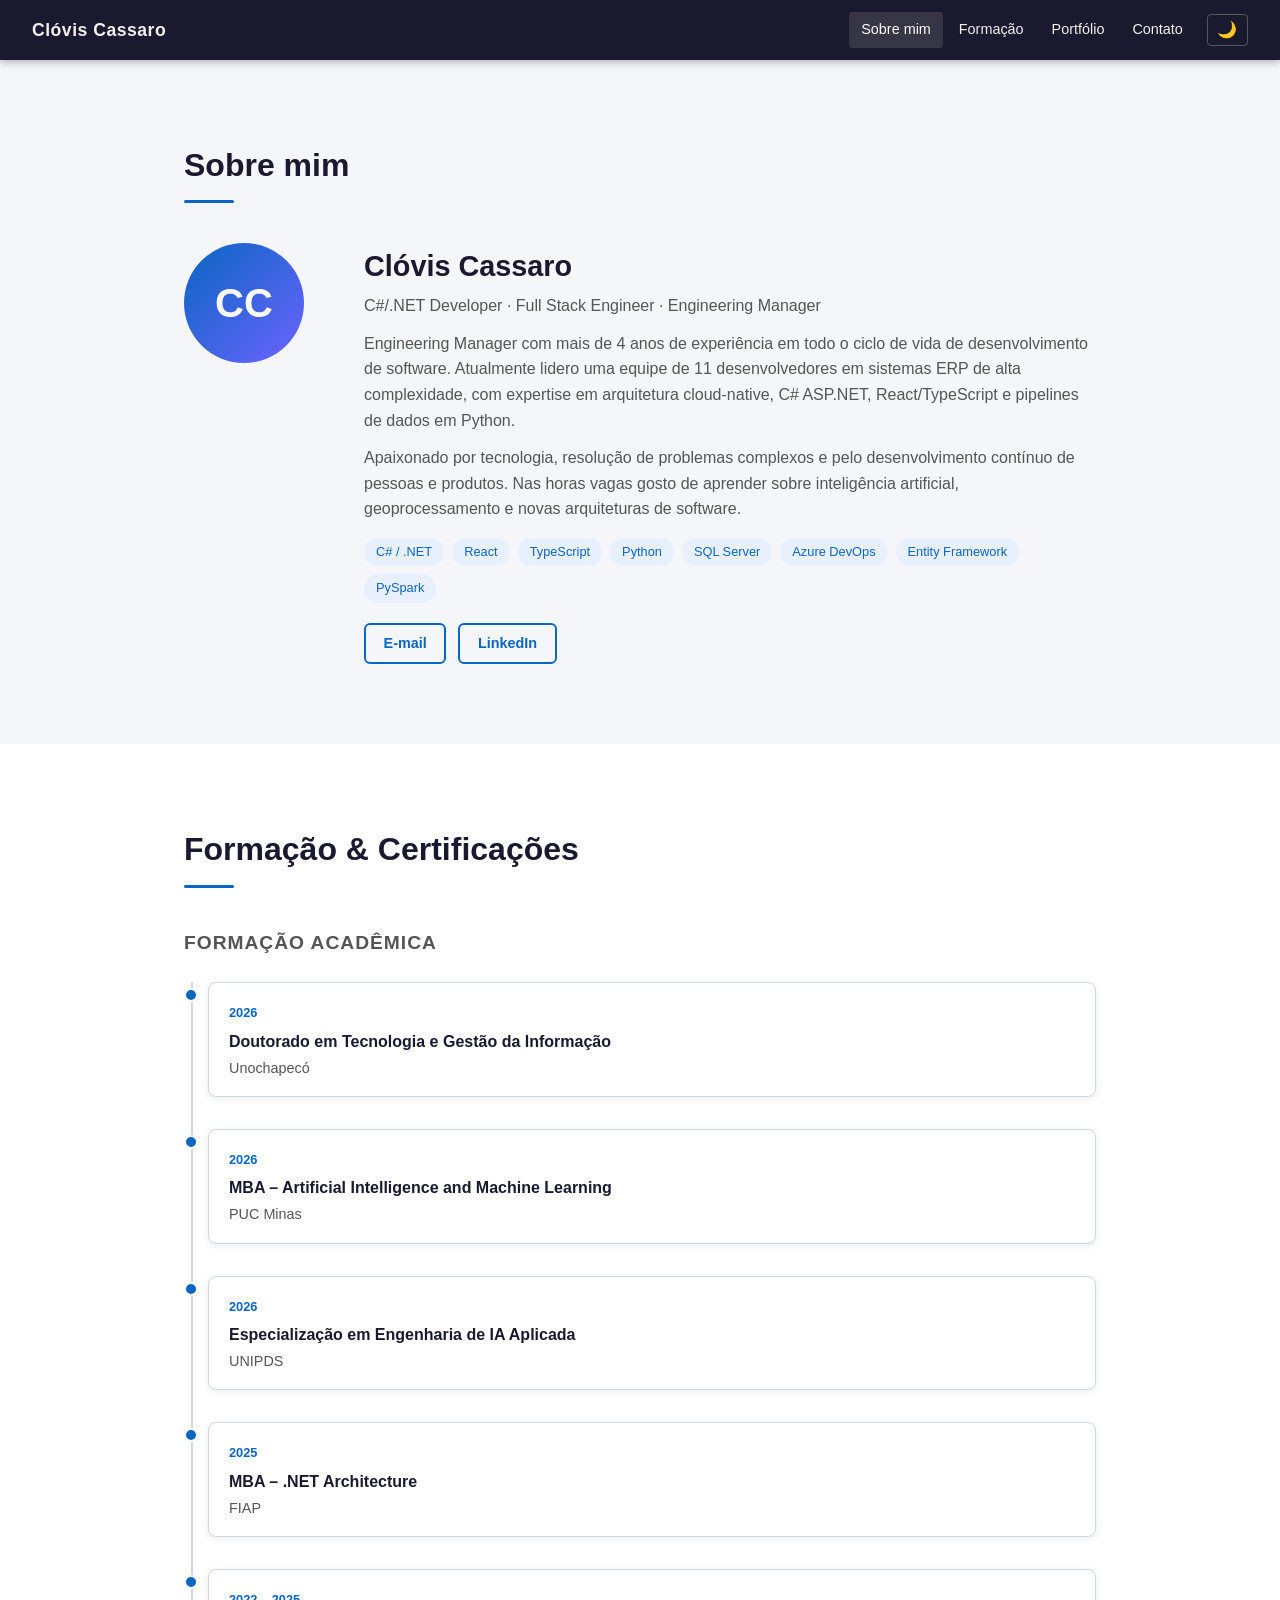
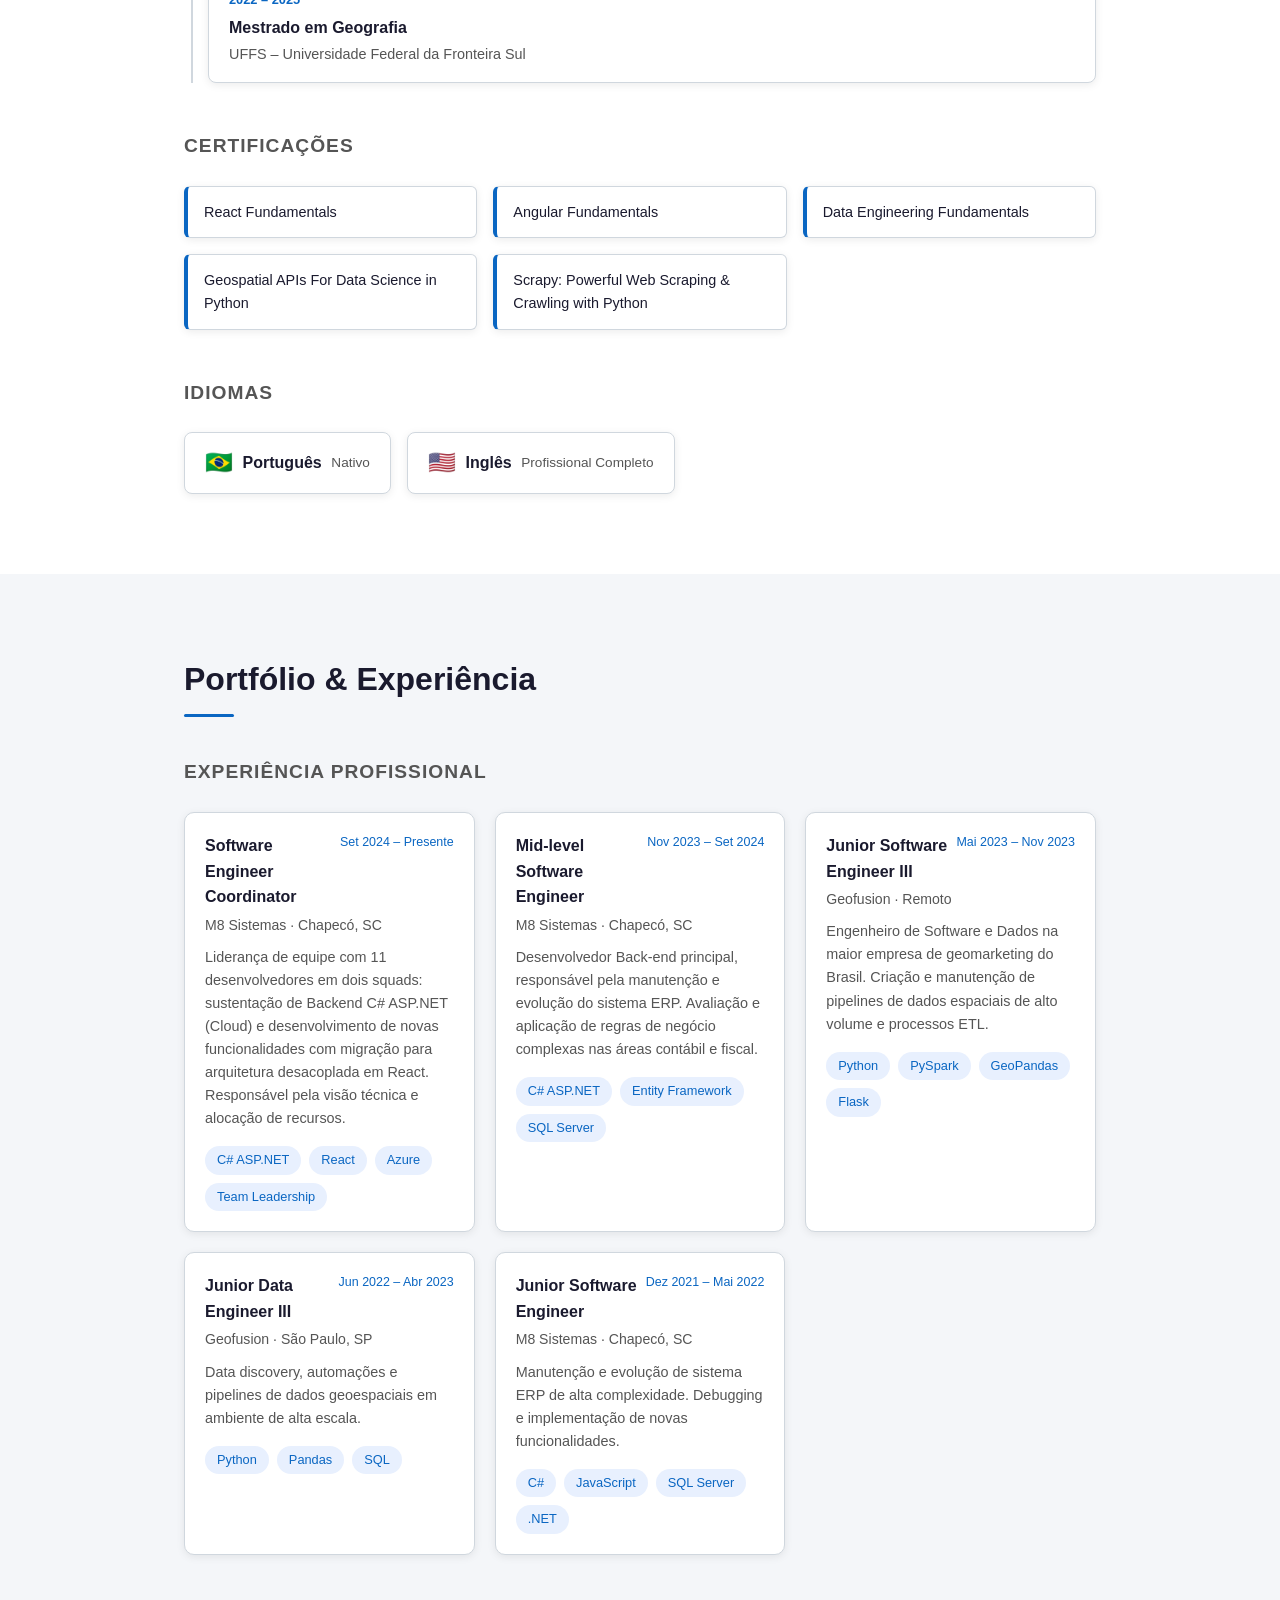
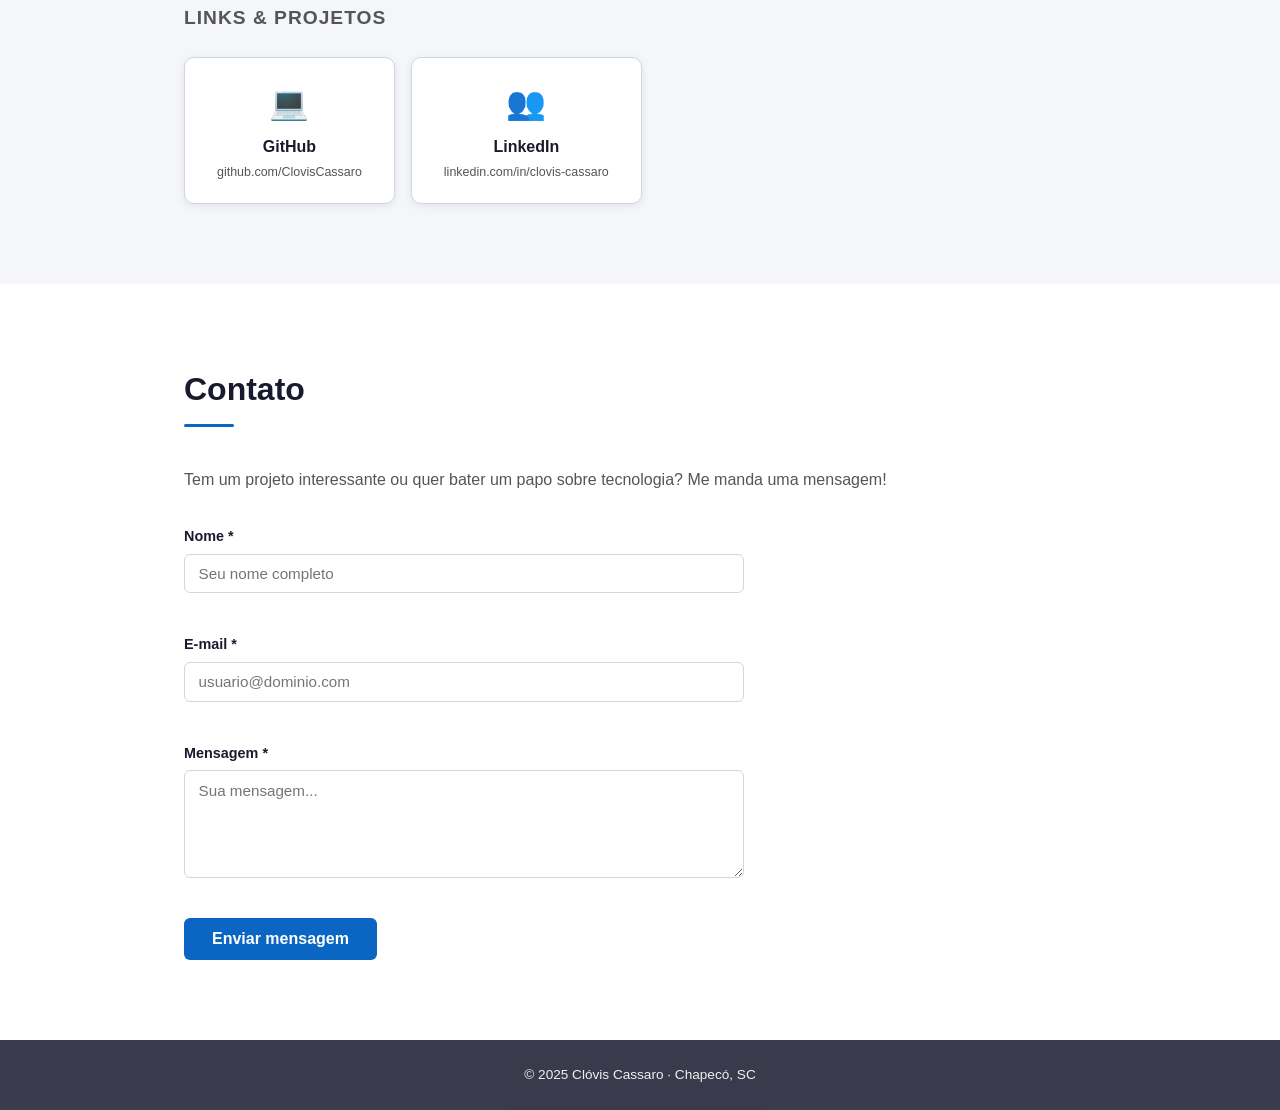
==== index.html @ 000a0442 "feat: portfolio pessoal - Clovis Cassaro" ====
<!DOCTYPE html>
<html lang="pt-BR">
<head>
  <meta charset="UTF-8" />
  <meta name="viewport" content="width=device-width, initial-scale=1.0" />
  <title>Clóvis Cassaro | Portfolio</title>
  <link rel="stylesheet" href="style.css" />
</head>
<body class="light">

  <!-- =============================================
       HEADER: menu de navegação fixo no topo
       ============================================= -->
  <header id="header">
    <div class="nav-brand">
      <span class="brand-name">Clóvis Cassaro</span>
    </div>

    <!-- Botão hamburguer para mobile -->
    <button class="hamburger" id="hamburger" aria-label="Abrir menu">
      <span></span><span></span><span></span>
    </button>

    <!-- Links de navegação por âncoras -->
    <nav id="nav-menu">
      <a href="#sobre" class="nav-link">Sobre mim</a>
      <a href="#formacao" class="nav-link">Formação</a>
      <a href="#portfolio" class="nav-link">Portfólio</a>
      <a href="#contato" class="nav-link">Contato</a>

      <!-- Alternância de tema claro/escuro -->
      <button id="theme-toggle" class="theme-btn" aria-label="Alternar tema">
        <span id="theme-icon">🌙</span>
      </button>
    </nav>
  </header>

  <main>

    <!-- =============================================
         SEÇÃO 1: Sobre mim
         ============================================= -->
    <section id="sobre" class="section">
      <div class="container">
        <h2 class="section-title">Sobre mim</h2>

        <div class="about-grid">
          <!-- Avatar com iniciais -->
          <div class="avatar" aria-label="Avatar de Clóvis Cassaro">CC</div>

          <div class="about-text">
            <h3>Clóvis Cassaro</h3>
            <p class="subtitle">C#/.NET Developer · Full Stack Engineer · Engineering Manager</p>
            <p>
              Engineering Manager com mais de 4 anos de experiência em todo o ciclo de vida
              de desenvolvimento de software. Atualmente lidero uma equipe de 11 desenvolvedores
              em sistemas ERP de alta complexidade, com expertise em arquitetura cloud-native,
              C# ASP.NET, React/TypeScript e pipelines de dados em Python.
            </p>
            <p>
              Apaixonado por tecnologia, resolução de problemas complexos e pelo desenvolvimento
              contínuo de pessoas e produtos. Nas horas vagas gosto de aprender sobre inteligência
              artificial, geoprocessamento e novas arquiteturas de software.
            </p>

            <!-- Chips de tecnologias -->
            <div class="chips">
              <span class="chip">C# / .NET</span>
              <span class="chip">React</span>
              <span class="chip">TypeScript</span>
              <span class="chip">Python</span>
              <span class="chip">SQL Server</span>
              <span class="chip">Azure DevOps</span>
              <span class="chip">Entity Framework</span>
              <span class="chip">PySpark</span>
            </div>

            <!-- Links de contato rápido -->
            <div class="about-links">
              <a href="mailto:clovis_c@hotmail.com" class="btn-outline">E-mail</a>
              <a href="https://www.linkedin.com/in/clovis-cassaro" target="_blank" rel="noopener" class="btn-outline">LinkedIn</a>
            </div>
          </div>
        </div>
      </div>
    </section>

    <!-- =============================================
         SEÇÃO 2: Formação
         ============================================= -->
    <section id="formacao" class="section section-alt">
      <div class="container">
        <h2 class="section-title">Formação &amp; Certificações</h2>

        <!-- Formação Acadêmica -->
        <h3 class="subsection-title">Formação Acadêmica</h3>
        <div class="timeline">

          <div class="timeline-item">
            <div class="timeline-dot"></div>
            <div class="timeline-content">
              <span class="timeline-date">2026</span>
              <h4>Doutorado em Tecnologia e Gestão da Informação</h4>
              <p class="institution">Unochapecó</p>
            </div>
          </div>

          <div class="timeline-item">
            <div class="timeline-dot"></div>
            <div class="timeline-content">
              <span class="timeline-date">2026</span>
              <h4>MBA – Artificial Intelligence and Machine Learning</h4>
              <p class="institution">PUC Minas</p>
            </div>
          </div>

          <div class="timeline-item">
            <div class="timeline-dot"></div>
            <div class="timeline-content">
              <span class="timeline-date">2026</span>
              <h4>Especialização em Engenharia de IA Aplicada</h4>
              <p class="institution">UNIPDS</p>
            </div>
          </div>

          <div class="timeline-item">
            <div class="timeline-dot"></div>
            <div class="timeline-content">
              <span class="timeline-date">2025</span>
              <h4>MBA – .NET Architecture</h4>
              <p class="institution">FIAP</p>
            </div>
          </div>

          <div class="timeline-item">
            <div class="timeline-dot"></div>
            <div class="timeline-content">
              <span class="timeline-date">2022 – 2025</span>
              <h4>Mestrado em Geografia</h4>
              <p class="institution">UFFS – Universidade Federal da Fronteira Sul</p>
            </div>
          </div>

        </div>

        <!-- Certificações -->
        <h3 class="subsection-title" style="margin-top: 3rem;">Certificações</h3>
        <div class="cert-grid">
          <div class="cert-card">React Fundamentals</div>
          <div class="cert-card">Angular Fundamentals</div>
          <div class="cert-card">Data Engineering Fundamentals</div>
          <div class="cert-card">Geospatial APIs For Data Science in Python</div>
          <div class="cert-card">Scrapy: Powerful Web Scraping &amp; Crawling with Python</div>
        </div>

        <!-- Idiomas -->
        <h3 class="subsection-title" style="margin-top: 3rem;">Idiomas</h3>
        <div class="lang-grid">
          <div class="lang-card">
            <span class="lang-flag">🇧🇷</span>
            <span class="lang-name">Português</span>
            <span class="lang-level">Nativo</span>
          </div>
          <div class="lang-card">
            <span class="lang-flag">🇺🇸</span>
            <span class="lang-name">Inglês</span>
            <span class="lang-level">Profissional Completo</span>
          </div>
        </div>

      </div>
    </section>

    <!-- =============================================
         SEÇÃO 3: Portfólio / Experiência
         ============================================= -->
    <section id="portfolio" class="section">
      <div class="container">
        <h2 class="section-title">Portfólio &amp; Experiência</h2>

        <!-- Experiência profissional como cards -->
        <h3 class="subsection-title">Experiência Profissional</h3>
        <div class="exp-grid">

          <div class="exp-card">
            <div class="exp-header">
              <h4>Software Engineer Coordinator</h4>
              <span class="exp-period">Set 2024 – Presente</span>
            </div>
            <p class="exp-company">M8 Sistemas · Chapecó, SC</p>
            <p>
              Liderança de equipe com 11 desenvolvedores em dois squads: sustentação de Backend
              C# ASP.NET (Cloud) e desenvolvimento de novas funcionalidades com migração para
              arquitetura desacoplada em React. Responsável pela visão técnica e alocação de recursos.
            </p>
            <div class="chips">
              <span class="chip">C# ASP.NET</span>
              <span class="chip">React</span>
              <span class="chip">Azure</span>
              <span class="chip">Team Leadership</span>
            </div>
          </div>

          <div class="exp-card">
            <div class="exp-header">
              <h4>Mid-level Software Engineer</h4>
              <span class="exp-period">Nov 2023 – Set 2024</span>
            </div>
            <p class="exp-company">M8 Sistemas · Chapecó, SC</p>
            <p>
              Desenvolvedor Back-end principal, responsável pela manutenção e evolução do sistema ERP.
              Avaliação e aplicação de regras de negócio complexas nas áreas contábil e fiscal.
            </p>
            <div class="chips">
              <span class="chip">C# ASP.NET</span>
              <span class="chip">Entity Framework</span>
              <span class="chip">SQL Server</span>
            </div>
          </div>

          <div class="exp-card">
            <div class="exp-header">
              <h4>Junior Software Engineer III</h4>
              <span class="exp-period">Mai 2023 – Nov 2023</span>
            </div>
            <p class="exp-company">Geofusion · Remoto</p>
            <p>
              Engenheiro de Software e Dados na maior empresa de geomarketing do Brasil.
              Criação e manutenção de pipelines de dados espaciais de alto volume e processos ETL.
            </p>
            <div class="chips">
              <span class="chip">Python</span>
              <span class="chip">PySpark</span>
              <span class="chip">GeoPandas</span>
              <span class="chip">Flask</span>
            </div>
          </div>

          <div class="exp-card">
            <div class="exp-header">
              <h4>Junior Data Engineer III</h4>
              <span class="exp-period">Jun 2022 – Abr 2023</span>
            </div>
            <p class="exp-company">Geofusion · São Paulo, SP</p>
            <p>
              Data discovery, automações e pipelines de dados geoespaciais em ambiente de alta escala.
            </p>
            <div class="chips">
              <span class="chip">Python</span>
              <span class="chip">Pandas</span>
              <span class="chip">SQL</span>
            </div>
          </div>

          <div class="exp-card">
            <div class="exp-header">
              <h4>Junior Software Engineer</h4>
              <span class="exp-period">Dez 2021 – Mai 2022</span>
            </div>
            <p class="exp-company">M8 Sistemas · Chapecó, SC</p>
            <p>
              Manutenção e evolução de sistema ERP de alta complexidade. Debugging e implementação
              de novas funcionalidades.
            </p>
            <div class="chips">
              <span class="chip">C#</span>
              <span class="chip">JavaScript</span>
              <span class="chip">SQL Server</span>
              <span class="chip">.NET</span>
            </div>
          </div>

        </div>

        <!-- Links para trabalhos / perfis públicos -->
        <h3 class="subsection-title" style="margin-top: 3rem;">Links &amp; Projetos</h3>
        <div class="links-grid">
          <a href="https://github.com/ClovisCassaro" target="_blank" rel="noopener" class="project-link-card">
            <span class="project-icon">&#128187;</span>
            <span>GitHub</span>
            <span class="project-sub">github.com/ClovisCassaro</span>
          </a>
          <a href="https://www.linkedin.com/in/clovis-cassaro" target="_blank" rel="noopener" class="project-link-card">
            <span class="project-icon">&#128101;</span>
            <span>LinkedIn</span>
            <span class="project-sub">linkedin.com/in/clovis-cassaro</span>
          </a>
        </div>

      </div>
    </section>

    <!-- =============================================
         SEÇÃO 4: Contato
         ============================================= -->
    <section id="contato" class="section section-alt">
      <div class="container">
        <h2 class="section-title">Contato</h2>
        <p class="contact-intro">Tem um projeto interessante ou quer bater um papo sobre tecnologia? Me manda uma mensagem!</p>

        <!-- Formulário com validação em JavaScript -->
        <form id="contact-form" novalidate>

          <!-- Campo: nome -->
          <div class="form-group">
            <label for="nome">Nome *</label>
            <input type="text" id="nome" name="nome" placeholder="Seu nome completo" autocomplete="name" />
            <span class="field-error" id="nome-error"></span>
          </div>

          <!-- Campo: e-mail -->
          <div class="form-group">
            <label for="email">E-mail *</label>
            <input type="email" id="email" name="email" placeholder="usuario@dominio.com" autocomplete="email" />
            <span class="field-error" id="email-error"></span>
          </div>

          <!-- Campo: mensagem -->
          <div class="form-group">
            <label for="mensagem">Mensagem *</label>
            <textarea id="mensagem" name="mensagem" rows="5" placeholder="Sua mensagem..."></textarea>
            <span class="field-error" id="mensagem-error"></span>
          </div>

          <button type="submit" class="btn-submit">Enviar mensagem</button>
        </form>

        <!-- Modal de confirmação (oculto por padrão) -->
        <div id="success-modal" class="modal" role="dialog" aria-modal="true" aria-labelledby="modal-title">
          <div class="modal-box">
            <span class="modal-check">&#10003;</span>
            <h3 id="modal-title">Mensagem enviada com sucesso!</h3>
            <p>Obrigado pelo contato. Retornarei em breve.</p>
            <button id="modal-close" class="btn-submit">Fechar</button>
          </div>
        </div>

      </div>
    </section>

  </main>

  <!-- Footer -->
  <footer>
    <p>&copy; 2025 Clóvis Cassaro · Chapecó, SC</p>
  </footer>

  <script src="script.js"></script>
</body>
</html>
---- style.css ----
/* =============================================
   RESET e BASE
   ============================================= */
*, *::before, *::after {
  box-sizing: border-box;
  margin: 0;
  padding: 0;
}

html {
  scroll-behavior: smooth;
  font-size: 16px;
}

body {
  font-family: 'Segoe UI', Tahoma, Geneva, Verdana, sans-serif;
  line-height: 1.6;
  transition: background-color 0.3s, color 0.3s;
}

/* =============================================
   VARIÁVEIS DE TEMA (CSS Custom Properties)
   ============================================= */
body.light {
  --bg: #f4f6f9;
  --bg-alt: #ffffff;
  --surface: #ffffff;
  --text: #1a1a2e;
  --text-muted: #555;
  --accent: #0a66c2;
  --accent-hover: #084d93;
  --border: #d0d7de;
  --chip-bg: #e8f0fe;
  --chip-color: #0a66c2;
  --card-shadow: 0 2px 8px rgba(0,0,0,0.08);
  --nav-bg: #1a1a2e;
  --nav-text: #f0f0f0;
  --dot-color: #0a66c2;
}

body.dark {
  --bg: #0d1117;
  --bg-alt: #161b22;
  --surface: #21262d;
  --text: #e6edf3;
  --text-muted: #8b949e;
  --accent: #58a6ff;
  --accent-hover: #79b8ff;
  --border: #30363d;
  --chip-bg: #1f3a5c;
  --chip-color: #79b8ff;
  --card-shadow: 0 2px 8px rgba(0,0,0,0.4);
  --nav-bg: #010409;
  --nav-text: #e6edf3;
  --dot-color: #58a6ff;
}

body {
  background-color: var(--bg);
  color: var(--text);
}

/* =============================================
   LAYOUT UTILITÁRIOS
   ============================================= */
.container {
  max-width: 960px;
  margin: 0 auto;
  padding: 0 1.5rem;
}

.section {
  padding: 5rem 0;
}

.section-alt {
  background-color: var(--bg-alt);
}

/* =============================================
   HEADER / NAVEGAÇÃO FIXA
   ============================================= */
#header {
  position: fixed;
  top: 0;
  left: 0;
  right: 0;
  z-index: 1000;
  display: flex;
  align-items: center;
  justify-content: space-between;
  padding: 0 2rem;
  height: 60px;
  background-color: var(--nav-bg);
  box-shadow: 0 2px 8px rgba(0,0,0,0.3);
}

/* Espaço para o header fixo não cobrir o conteúdo */
main {
  padding-top: 60px;
}

.brand-name {
  color: var(--nav-text);
  font-size: 1.1rem;
  font-weight: 700;
  letter-spacing: 0.5px;
}

#nav-menu {
  display: flex;
  align-items: center;
  gap: 0.25rem;
}

.nav-link {
  color: var(--nav-text);
  text-decoration: none;
  padding: 0.4rem 0.75rem;
  border-radius: 4px;
  font-size: 0.9rem;
  transition: background-color 0.2s, color 0.2s;
}

.nav-link:hover,
.nav-link.active {
  background-color: rgba(255,255,255,0.12);
  color: #ffffff;
}

.theme-btn {
  background: none;
  border: 1px solid rgba(255,255,255,0.25);
  color: var(--nav-text);
  border-radius: 4px;
  padding: 0.35rem 0.6rem;
  cursor: pointer;
  font-size: 1rem;
  margin-left: 0.5rem;
  transition: background-color 0.2s;
}

.theme-btn:hover {
  background-color: rgba(255,255,255,0.12);
}

/* Botão hamburguer (só aparece em mobile) */
.hamburger {
  display: none;
  flex-direction: column;
  justify-content: space-between;
  width: 26px;
  height: 18px;
  background: none;
  border: none;
  cursor: pointer;
  padding: 0;
}

.hamburger span {
  display: block;
  height: 2px;
  background-color: var(--nav-text);
  border-radius: 2px;
  transition: all 0.3s;
}

/* =============================================
   TÍTULOS DE SEÇÃO
   ============================================= */
.section-title {
  font-size: 2rem;
  font-weight: 700;
  margin-bottom: 2.5rem;
  position: relative;
  padding-bottom: 0.75rem;
}

.section-title::after {
  content: '';
  position: absolute;
  bottom: 0;
  left: 0;
  width: 50px;
  height: 3px;
  background-color: var(--accent);
  border-radius: 2px;
}

.subsection-title {
  font-size: 1.2rem;
  font-weight: 600;
  color: var(--text-muted);
  text-transform: uppercase;
  letter-spacing: 1px;
  margin-bottom: 1.5rem;
}

/* =============================================
   SEÇÃO SOBRE MIM
   ============================================= */
.about-grid {
  display: grid;
  grid-template-columns: 140px 1fr;
  gap: 2.5rem;
  align-items: start;
}

.avatar {
  width: 120px;
  height: 120px;
  border-radius: 50%;
  background: linear-gradient(135deg, var(--accent), #6c63ff);
  color: #fff;
  display: flex;
  align-items: center;
  justify-content: center;
  font-size: 2.5rem;
  font-weight: 700;
  flex-shrink: 0;
}

.about-text h3 {
  font-size: 1.8rem;
  font-weight: 700;
  margin-bottom: 0.25rem;
}

.subtitle {
  color: var(--accent);
  font-weight: 500;
  margin-bottom: 1rem;
  font-size: 1rem;
}

.about-text p {
  color: var(--text-muted);
  margin-bottom: 0.75rem;
}

.chips {
  display: flex;
  flex-wrap: wrap;
  gap: 0.5rem;
  margin-top: 1rem;
}

.chip {
  background-color: var(--chip-bg);
  color: var(--chip-color);
  border-radius: 20px;
  padding: 0.25rem 0.75rem;
  font-size: 0.8rem;
  font-weight: 500;
}

.about-links {
  display: flex;
  gap: 0.75rem;
  margin-top: 1.25rem;
}

.btn-outline {
  display: inline-block;
  padding: 0.45rem 1.1rem;
  border: 2px solid var(--accent);
  color: var(--accent);
  border-radius: 6px;
  text-decoration: none;
  font-size: 0.9rem;
  font-weight: 600;
  transition: background-color 0.2s, color 0.2s;
}

.btn-outline:hover {
  background-color: var(--accent);
  color: #fff;
}

/* =============================================
   SEÇÃO FORMAÇÃO - TIMELINE
   ============================================= */
.timeline {
  position: relative;
  padding-left: 1.5rem;
}

.timeline::before {
  content: '';
  position: absolute;
  left: 7px;
  top: 0;
  bottom: 0;
  width: 2px;
  background-color: var(--border);
}

.timeline-item {
  position: relative;
  margin-bottom: 2rem;
}

.timeline-dot {
  position: absolute;
  left: -1.5rem;
  top: 6px;
  width: 14px;
  height: 14px;
  border-radius: 50%;
  background-color: var(--dot-color);
  border: 2px solid var(--bg-alt);
  z-index: 1;
}

.timeline-content {
  background-color: var(--surface);
  border: 1px solid var(--border);
  border-radius: 8px;
  padding: 1rem 1.25rem;
  box-shadow: var(--card-shadow);
}

.timeline-date {
  font-size: 0.8rem;
  color: var(--accent);
  font-weight: 600;
}

.timeline-content h4 {
  font-size: 1rem;
  font-weight: 600;
  margin: 0.25rem 0 0.15rem;
}

.institution {
  color: var(--text-muted);
  font-size: 0.9rem;
}

.cert-grid {
  display: grid;
  grid-template-columns: repeat(auto-fill, minmax(220px, 1fr));
  gap: 1rem;
}

.cert-card {
  background-color: var(--surface);
  border: 1px solid var(--border);
  border-left: 4px solid var(--accent);
  border-radius: 6px;
  padding: 0.85rem 1rem;
  font-size: 0.9rem;
  font-weight: 500;
  box-shadow: var(--card-shadow);
}

.lang-grid {
  display: flex;
  gap: 1rem;
  flex-wrap: wrap;
}

.lang-card {
  display: flex;
  align-items: center;
  gap: 0.6rem;
  background-color: var(--surface);
  border: 1px solid var(--border);
  border-radius: 8px;
  padding: 0.75rem 1.25rem;
  box-shadow: var(--card-shadow);
}

.lang-flag { font-size: 1.4rem; }
.lang-name { font-weight: 600; }
.lang-level { color: var(--text-muted); font-size: 0.85rem; }

/* =============================================
   SEÇÃO PORTFÓLIO
   ============================================= */
.exp-grid {
  display: grid;
  grid-template-columns: repeat(auto-fill, minmax(280px, 1fr));
  gap: 1.25rem;
}

.exp-card {
  background-color: var(--surface);
  border: 1px solid var(--border);
  border-radius: 10px;
  padding: 1.25rem;
  box-shadow: var(--card-shadow);
  transition: transform 0.2s, box-shadow 0.2s;
}

.exp-card:hover {
  transform: translateY(-3px);
  box-shadow: 0 8px 20px rgba(0,0,0,0.12);
}

.exp-header {
  display: flex;
  justify-content: space-between;
  align-items: flex-start;
  gap: 0.5rem;
  margin-bottom: 0.25rem;
}

.exp-header h4 {
  font-size: 1rem;
  font-weight: 700;
}

.exp-period {
  font-size: 0.78rem;
  color: var(--accent);
  white-space: nowrap;
  font-weight: 500;
}

.exp-company {
  color: var(--text-muted);
  font-size: 0.88rem;
  margin-bottom: 0.6rem;
}

.exp-card p:not(.exp-company) {
  font-size: 0.9rem;
  color: var(--text-muted);
  margin-bottom: 0.75rem;
}

.links-grid {
  display: flex;
  gap: 1rem;
  flex-wrap: wrap;
}

.project-link-card {
  display: flex;
  flex-direction: column;
  align-items: center;
  gap: 0.25rem;
  background-color: var(--surface);
  border: 1px solid var(--border);
  border-radius: 10px;
  padding: 1.25rem 2rem;
  text-decoration: none;
  color: var(--text);
  font-weight: 600;
  box-shadow: var(--card-shadow);
  transition: transform 0.2s, border-color 0.2s;
  min-width: 160px;
  text-align: center;
}

.project-link-card:hover {
  transform: translateY(-3px);
  border-color: var(--accent);
  color: var(--accent);
}

.project-icon { font-size: 2rem; }
.project-sub { font-size: 0.78rem; color: var(--text-muted); font-weight: 400; }

/* =============================================
   SEÇÃO CONTATO - FORMULÁRIO
   ============================================= */
.contact-intro {
  color: var(--text-muted);
  margin-bottom: 2rem;
  font-size: 1rem;
}

#contact-form {
  max-width: 560px;
  display: flex;
  flex-direction: column;
  gap: 1.25rem;
}

.form-group {
  display: flex;
  flex-direction: column;
  gap: 0.35rem;
}

.form-group label {
  font-size: 0.9rem;
  font-weight: 600;
}

.form-group input,
.form-group textarea {
  background-color: var(--surface);
  border: 1px solid var(--border);
  color: var(--text);
  border-radius: 6px;
  padding: 0.65rem 0.85rem;
  font-size: 0.95rem;
  font-family: inherit;
  outline: none;
  transition: border-color 0.2s, box-shadow 0.2s;
  resize: vertical;
}

.form-group input:focus,
.form-group textarea:focus {
  border-color: var(--accent);
  box-shadow: 0 0 0 3px rgba(10, 102, 194, 0.15);
}

.form-group input.invalid,
.form-group textarea.invalid {
  border-color: #cf222e;
}

.field-error {
  color: #cf222e;
  font-size: 0.82rem;
  min-height: 1.1em;
}

.btn-submit {
  background-color: var(--accent);
  color: #fff;
  border: none;
  border-radius: 6px;
  padding: 0.75rem 1.75rem;
  font-size: 1rem;
  font-weight: 600;
  cursor: pointer;
  transition: background-color 0.2s, transform 0.1s;
  align-self: flex-start;
}

.btn-submit:hover {
  background-color: var(--accent-hover);
}

.btn-submit:active {
  transform: scale(0.97);
}

/* =============================================
   MODAL DE SUCESSO
   ============================================= */
.modal {
  display: none;
  position: fixed;
  inset: 0;
  background-color: rgba(0,0,0,0.55);
  z-index: 2000;
  align-items: center;
  justify-content: center;
}

.modal.open {
  display: flex;
}

.modal-box {
  background-color: var(--surface);
  border-radius: 12px;
  padding: 2.5rem 2rem;
  max-width: 380px;
  width: 90%;
  text-align: center;
  box-shadow: 0 8px 32px rgba(0,0,0,0.25);
}

.modal-check {
  display: block;
  font-size: 3rem;
  color: #2da44e;
  margin-bottom: 0.5rem;
}

.modal-box h3 {
  font-size: 1.3rem;
  margin-bottom: 0.5rem;
}

.modal-box p {
  color: var(--text-muted);
  margin-bottom: 1.5rem;
  font-size: 0.95rem;
}

/* =============================================
   FOOTER
   ============================================= */
footer {
  background-color: var(--nav-bg);
  color: var(--nav-text);
  text-align: center;
  padding: 1.5rem;
  font-size: 0.85rem;
  opacity: 0.85;
}

/* =============================================
   RESPONSIVIDADE MOBILE
   ============================================= */
@media (max-width: 680px) {

  .hamburger { display: flex; }

  #nav-menu {
    display: none;
    position: fixed;
    top: 60px;
    left: 0;
    right: 0;
    background-color: var(--nav-bg);
    flex-direction: column;
    padding: 1rem;
    gap: 0.5rem;
    border-top: 1px solid rgba(255,255,255,0.1);
  }

  #nav-menu.open { display: flex; }

  .nav-link { width: 100%; padding: 0.6rem 1rem; }
  .theme-btn { width: 100%; margin-left: 0; padding: 0.5rem; }

  .about-grid {
    grid-template-columns: 1fr;
    text-align: center;
  }

  .avatar { margin: 0 auto; }
  .about-links { justify-content: center; }
  .chips { justify-content: center; }
  .section-title::after { left: 50%; transform: translateX(-50%); }

  .btn-submit { width: 100%; }
}
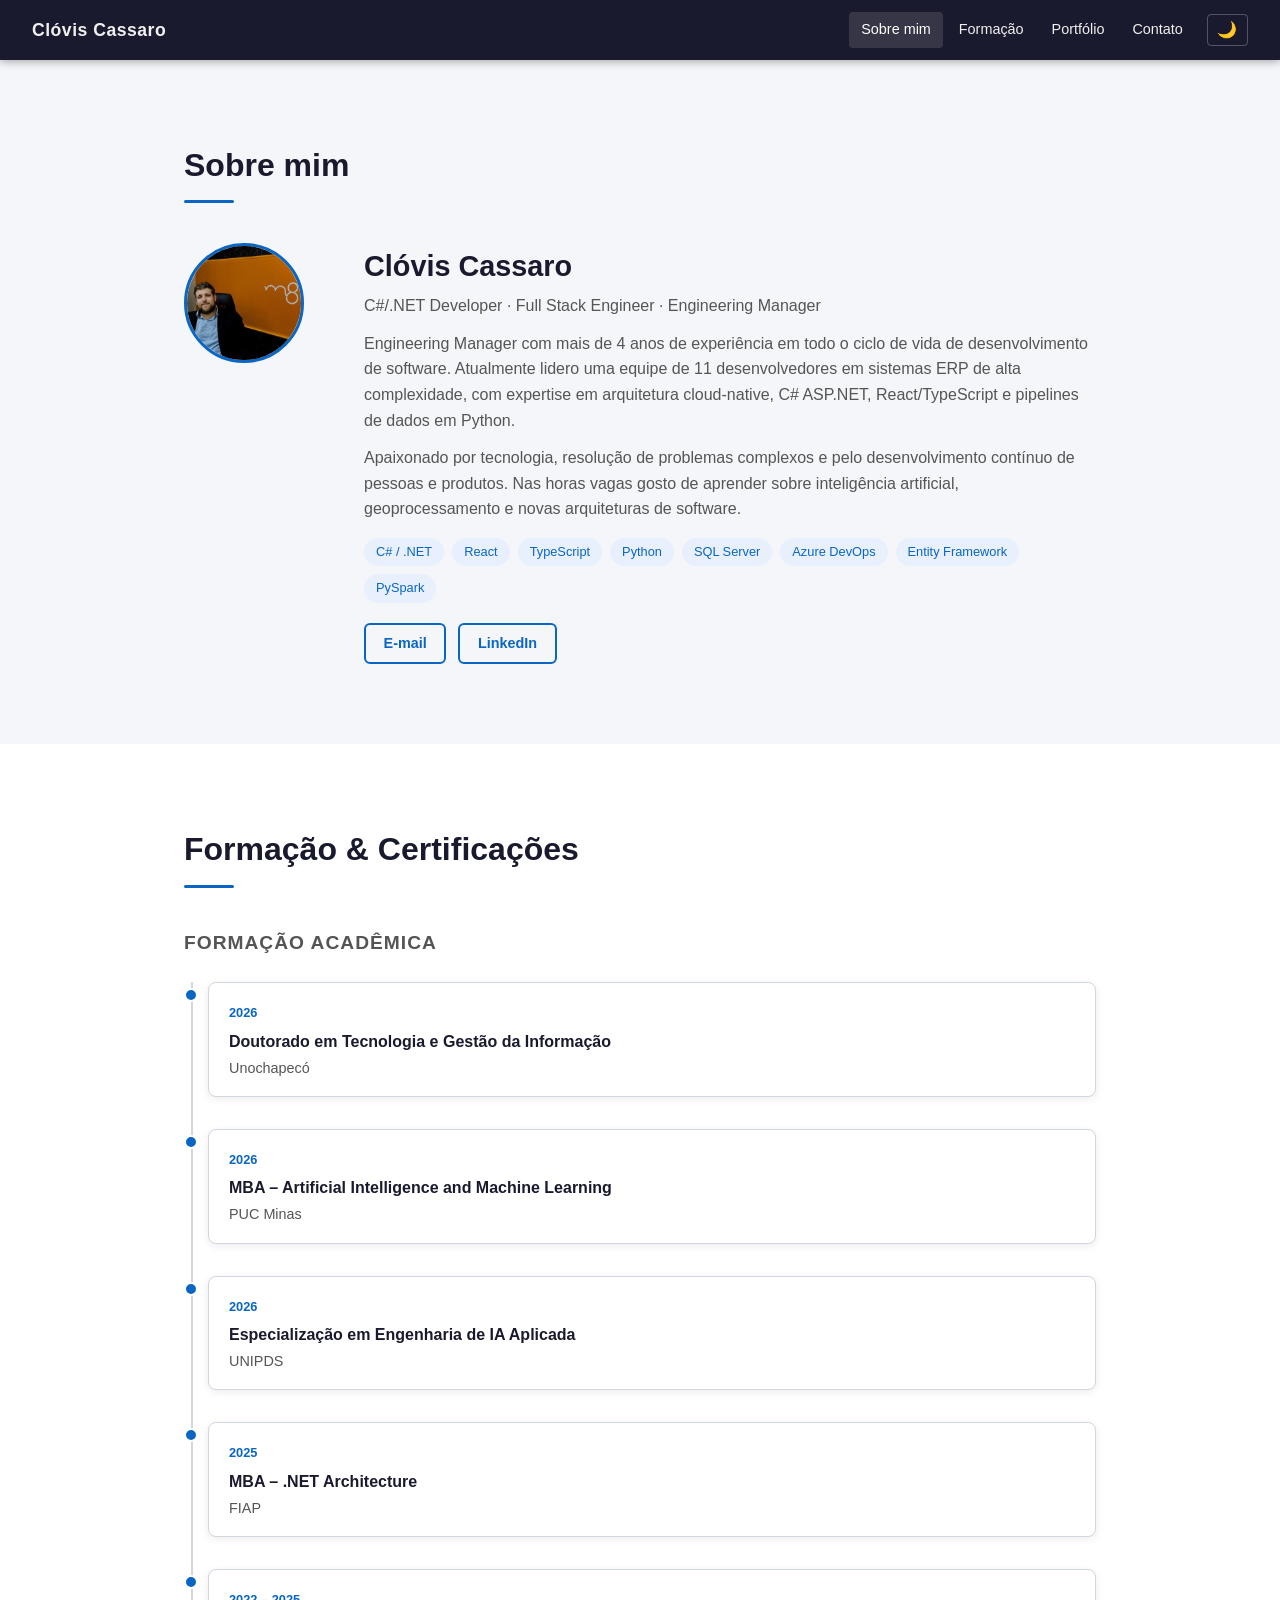
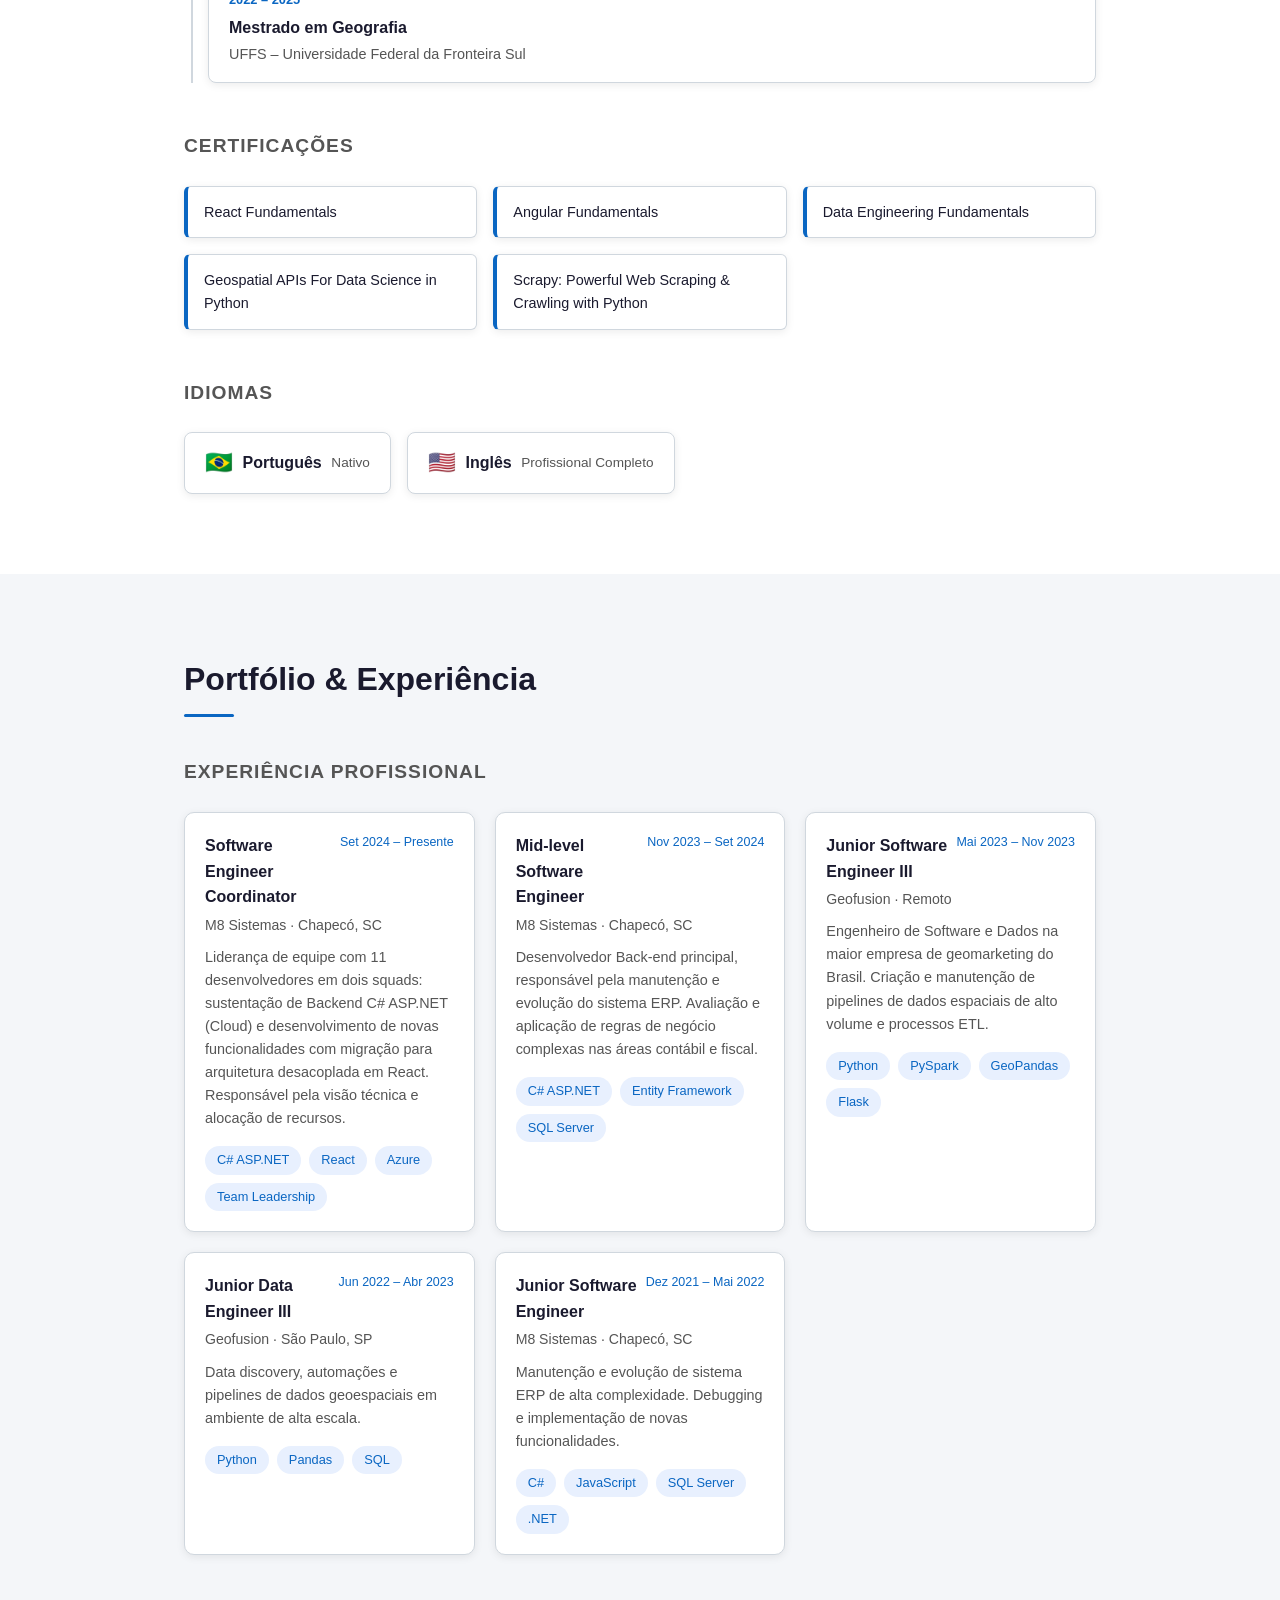
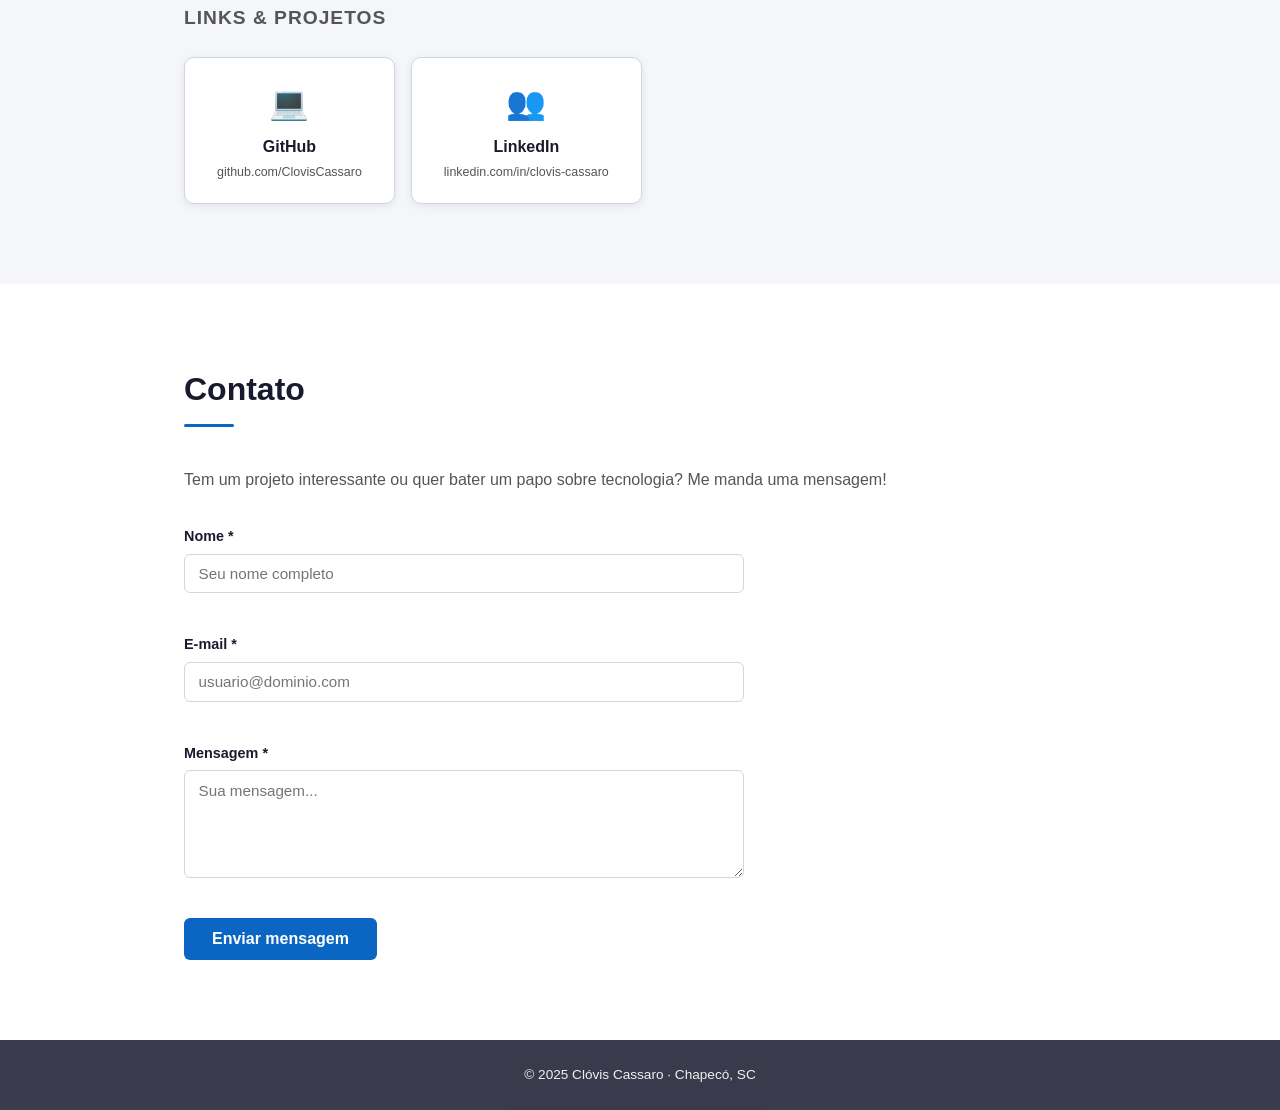
==== commit a9779599: "feat: adiciona foto de perfil e atualizações do portfolio Co-Authored-By: Claude Sonnet 4.6 <noreply" ====
--- a/index.html
+++ b/index.html
@@ -8,27 +8,20 @@
 </head>
 <body class="light">
 
-  <!-- =============================================
-       HEADER: menu de navegação fixo no topo
-       ============================================= -->
   <header id="header">
     <div class="nav-brand">
       <span class="brand-name">Clóvis Cassaro</span>
     </div>
 
-    <!-- Botão hamburguer para mobile -->
     <button class="hamburger" id="hamburger" aria-label="Abrir menu">
       <span></span><span></span><span></span>
     </button>
 
-    <!-- Links de navegação por âncoras -->
     <nav id="nav-menu">
       <a href="#sobre" class="nav-link">Sobre mim</a>
       <a href="#formacao" class="nav-link">Formação</a>
       <a href="#portfolio" class="nav-link">Portfólio</a>
       <a href="#contato" class="nav-link">Contato</a>
-
-      <!-- Alternância de tema claro/escuro -->
       <button id="theme-toggle" class="theme-btn" aria-label="Alternar tema">
         <span id="theme-icon">🌙</span>
       </button>
@@ -37,16 +30,12 @@
 
   <main>
 
-    <!-- =============================================
-         SEÇÃO 1: Sobre mim
-         ============================================= -->
     <section id="sobre" class="section">
       <div class="container">
         <h2 class="section-title">Sobre mim</h2>
 
         <div class="about-grid">
-          <!-- Avatar com iniciais -->
-          <div class="avatar" aria-label="Avatar de Clóvis Cassaro">CC</div>
+          <img src="foto.jpg" alt="Clóvis Cassaro" class="avatar-photo" />
 
           <div class="about-text">
             <h3>Clóvis Cassaro</h3>
@@ -63,7 +52,6 @@
               artificial, geoprocessamento e novas arquiteturas de software.
             </p>
 
-            <!-- Chips de tecnologias -->
             <div class="chips">
               <span class="chip">C# / .NET</span>
               <span class="chip">React</span>
@@ -75,7 +63,6 @@
               <span class="chip">PySpark</span>
             </div>
 
-            <!-- Links de contato rápido -->
             <div class="about-links">
               <a href="mailto:clovis_c@hotmail.com" class="btn-outline">E-mail</a>
               <a href="https://www.linkedin.com/in/clovis-cassaro" target="_blank" rel="noopener" class="btn-outline">LinkedIn</a>
@@ -85,14 +72,10 @@
       </div>
     </section>
 
-    <!-- =============================================
-         SEÇÃO 2: Formação
-         ============================================= -->
     <section id="formacao" class="section section-alt">
       <div class="container">
         <h2 class="section-title">Formação &amp; Certificações</h2>
 
-        <!-- Formação Acadêmica -->
         <h3 class="subsection-title">Formação Acadêmica</h3>
         <div class="timeline">
 
@@ -143,7 +126,6 @@
 
         </div>
 
-        <!-- Certificações -->
         <h3 class="subsection-title" style="margin-top: 3rem;">Certificações</h3>
         <div class="cert-grid">
           <div class="cert-card">React Fundamentals</div>
@@ -153,7 +135,6 @@
           <div class="cert-card">Scrapy: Powerful Web Scraping &amp; Crawling with Python</div>
         </div>
 
-        <!-- Idiomas -->
         <h3 class="subsection-title" style="margin-top: 3rem;">Idiomas</h3>
         <div class="lang-grid">
           <div class="lang-card">
@@ -171,14 +152,10 @@
       </div>
     </section>
 
-    <!-- =============================================
-         SEÇÃO 3: Portfólio / Experiência
-         ============================================= -->
     <section id="portfolio" class="section">
       <div class="container">
         <h2 class="section-title">Portfólio &amp; Experiência</h2>
 
-        <!-- Experiência profissional como cards -->
         <h3 class="subsection-title">Experiência Profissional</h3>
         <div class="exp-grid">
 
@@ -272,7 +249,6 @@
 
         </div>
 
-        <!-- Links para trabalhos / perfis públicos -->
         <h3 class="subsection-title" style="margin-top: 3rem;">Links &amp; Projetos</h3>
         <div class="links-grid">
           <a href="https://github.com/ClovisCassaro" target="_blank" rel="noopener" class="project-link-card">
@@ -290,32 +266,25 @@
       </div>
     </section>
 
-    <!-- =============================================
-         SEÇÃO 4: Contato
-         ============================================= -->
     <section id="contato" class="section section-alt">
       <div class="container">
         <h2 class="section-title">Contato</h2>
         <p class="contact-intro">Tem um projeto interessante ou quer bater um papo sobre tecnologia? Me manda uma mensagem!</p>
 
-        <!-- Formulário com validação em JavaScript -->
         <form id="contact-form" novalidate>
 
-          <!-- Campo: nome -->
           <div class="form-group">
             <label for="nome">Nome *</label>
             <input type="text" id="nome" name="nome" placeholder="Seu nome completo" autocomplete="name" />
             <span class="field-error" id="nome-error"></span>
           </div>
 
-          <!-- Campo: e-mail -->
           <div class="form-group">
             <label for="email">E-mail *</label>
             <input type="email" id="email" name="email" placeholder="usuario@dominio.com" autocomplete="email" />
             <span class="field-error" id="email-error"></span>
           </div>
 
-          <!-- Campo: mensagem -->
           <div class="form-group">
             <label for="mensagem">Mensagem *</label>
             <textarea id="mensagem" name="mensagem" rows="5" placeholder="Sua mensagem..."></textarea>
@@ -325,7 +294,6 @@
           <button type="submit" class="btn-submit">Enviar mensagem</button>
         </form>
 
-        <!-- Modal de confirmação (oculto por padrão) -->
         <div id="success-modal" class="modal" role="dialog" aria-modal="true" aria-labelledby="modal-title">
           <div class="modal-box">
             <span class="modal-check">&#10003;</span>
@@ -340,7 +308,6 @@
 
   </main>
 
-  <!-- Footer -->
   <footer>
     <p>&copy; 2025 Clóvis Cassaro · Chapecó, SC</p>
   </footer>
--- a/style.css
+++ b/style.css
@@ -1,6 +1,3 @@
-/* =============================================
-   RESET e BASE
-   ============================================= */
 *, *::before, *::after {
   box-sizing: border-box;
   margin: 0;
@@ -18,9 +15,6 @@
   transition: background-color 0.3s, color 0.3s;
 }
 
-/* =============================================
-   VARIÁVEIS DE TEMA (CSS Custom Properties)
-   ============================================= */
 body.light {
   --bg: #f4f6f9;
   --bg-alt: #ffffff;
@@ -60,9 +54,6 @@
   color: var(--text);
 }
 
-/* =============================================
-   LAYOUT UTILITÁRIOS
-   ============================================= */
 .container {
   max-width: 960px;
   margin: 0 auto;
@@ -77,9 +68,6 @@
   background-color: var(--bg-alt);
 }
 
-/* =============================================
-   HEADER / NAVEGAÇÃO FIXA
-   ============================================= */
 #header {
   position: fixed;
   top: 0;
@@ -95,7 +83,6 @@
   box-shadow: 0 2px 8px rgba(0,0,0,0.3);
 }
 
-/* Espaço para o header fixo não cobrir o conteúdo */
 main {
   padding-top: 60px;
 }
@@ -144,7 +131,6 @@
   background-color: rgba(255,255,255,0.12);
 }
 
-/* Botão hamburguer (só aparece em mobile) */
 .hamburger {
   display: none;
   flex-direction: column;
@@ -165,9 +151,6 @@
   transition: all 0.3s;
 }
 
-/* =============================================
-   TÍTULOS DE SEÇÃO
-   ============================================= */
 .section-title {
   font-size: 2rem;
   font-weight: 700;
@@ -196,9 +179,6 @@
   margin-bottom: 1.5rem;
 }
 
-/* =============================================
-   SEÇÃO SOBRE MIM
-   ============================================= */
 .about-grid {
   display: grid;
   grid-template-columns: 140px 1fr;
@@ -206,17 +186,13 @@
   align-items: start;
 }
 
-.avatar {
+.avatar-photo {
   width: 120px;
   height: 120px;
   border-radius: 50%;
-  background: linear-gradient(135deg, var(--accent), #6c63ff);
-  color: #fff;
-  display: flex;
-  align-items: center;
-  justify-content: center;
-  font-size: 2.5rem;
-  font-weight: 700;
+  object-fit: cover;
+  object-position: center top;
+  border: 3px solid var(--accent);
   flex-shrink: 0;
 }
 
@@ -277,9 +253,6 @@
   color: #fff;
 }
 
-/* =============================================
-   SEÇÃO FORMAÇÃO - TIMELINE
-   ============================================= */
 .timeline {
   position: relative;
   padding-left: 1.5rem;
@@ -375,9 +348,6 @@
 .lang-name { font-weight: 600; }
 .lang-level { color: var(--text-muted); font-size: 0.85rem; }
 
-/* =============================================
-   SEÇÃO PORTFÓLIO
-   ============================================= */
 .exp-grid {
   display: grid;
   grid-template-columns: repeat(auto-fill, minmax(280px, 1fr));
@@ -463,9 +433,6 @@
 .project-icon { font-size: 2rem; }
 .project-sub { font-size: 0.78rem; color: var(--text-muted); font-weight: 400; }
 
-/* =============================================
-   SEÇÃO CONTATO - FORMULÁRIO
-   ============================================= */
 .contact-intro {
   color: var(--text-muted);
   margin-bottom: 2rem;
@@ -542,9 +509,6 @@
   transform: scale(0.97);
 }
 
-/* =============================================
-   MODAL DE SUCESSO
-   ============================================= */
 .modal {
   display: none;
   position: fixed;
@@ -587,9 +551,6 @@
   font-size: 0.95rem;
 }
 
-/* =============================================
-   FOOTER
-   ============================================= */
 footer {
   background-color: var(--nav-bg);
   color: var(--nav-text);
@@ -599,11 +560,7 @@
   opacity: 0.85;
 }
 
-/* =============================================
-   RESPONSIVIDADE MOBILE
-   ============================================= */
 @media (max-width: 680px) {
-
   .hamburger { display: flex; }
 
   #nav-menu {
@@ -629,7 +586,7 @@
     text-align: center;
   }
 
-  .avatar { margin: 0 auto; }
+  .avatar-photo { margin: 0 auto; }
   .about-links { justify-content: center; }
   .chips { justify-content: center; }
   .section-title::after { left: 50%; transform: translateX(-50%); }
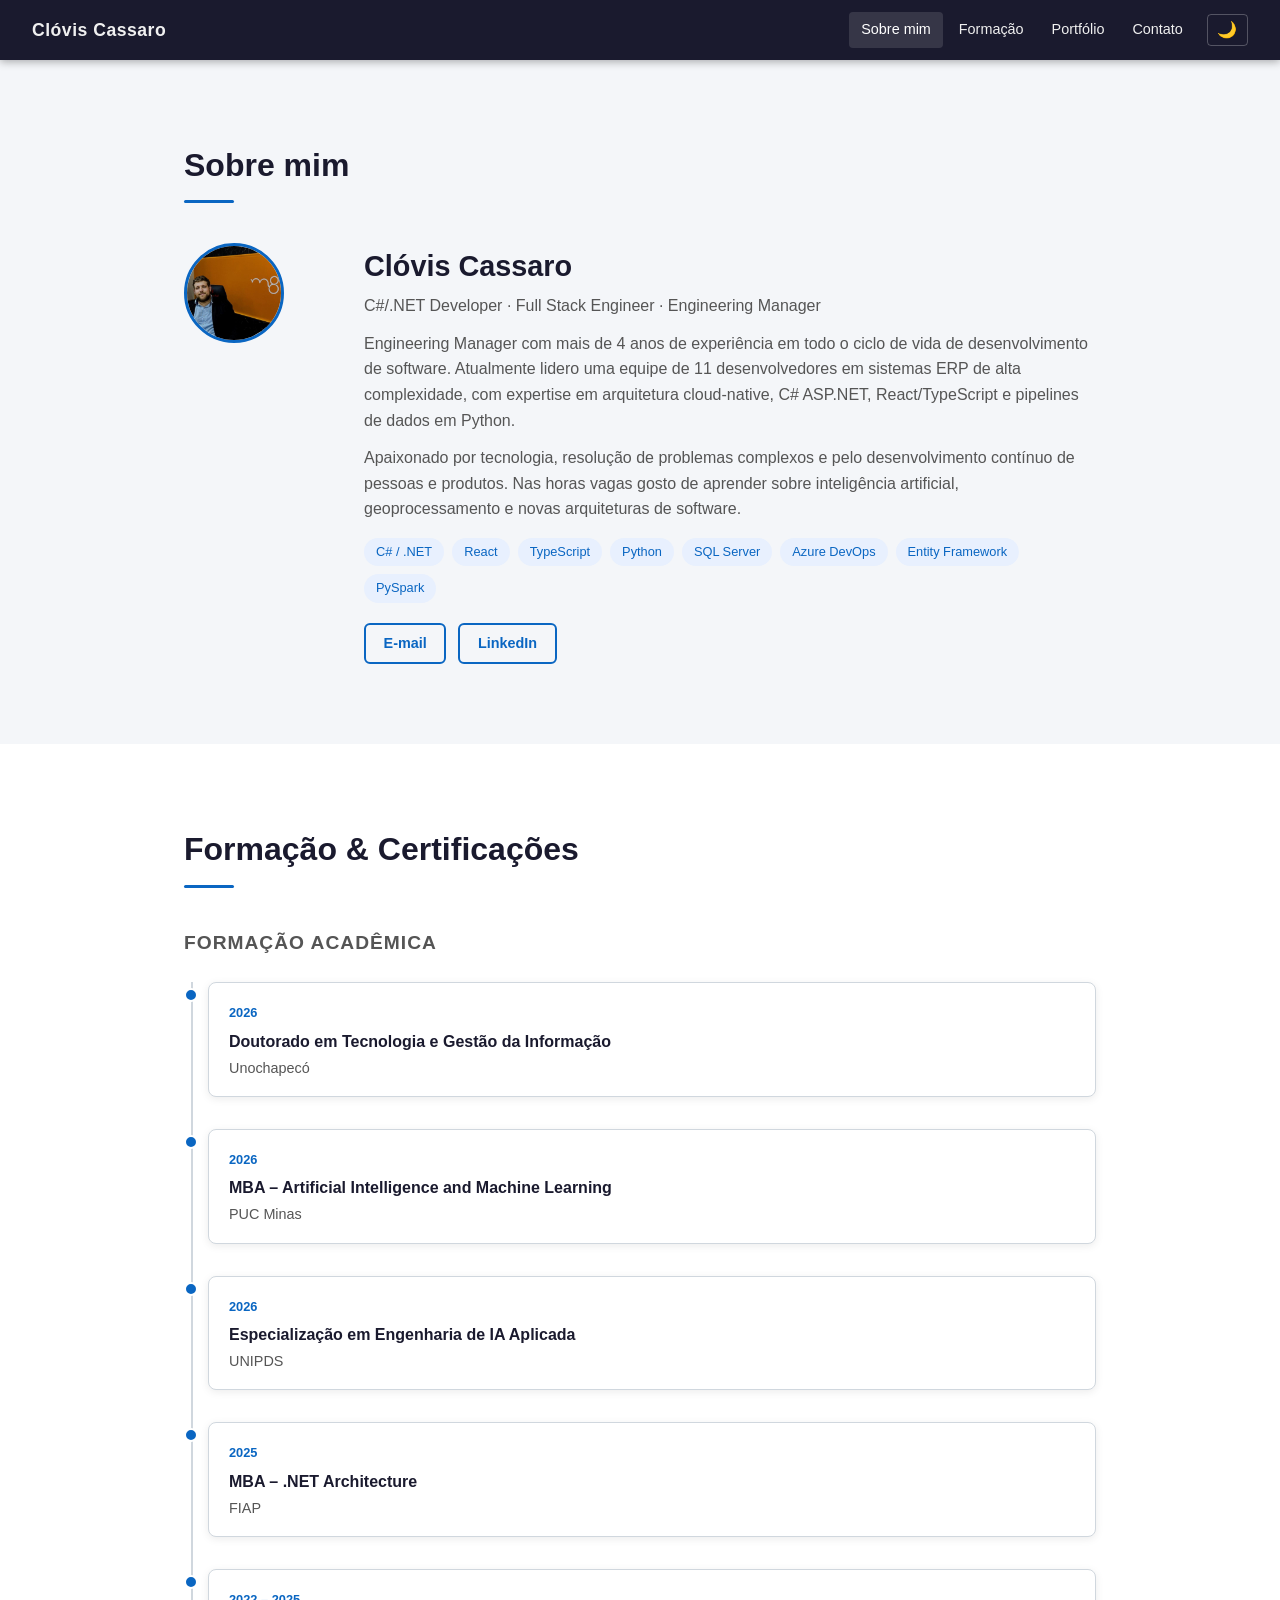
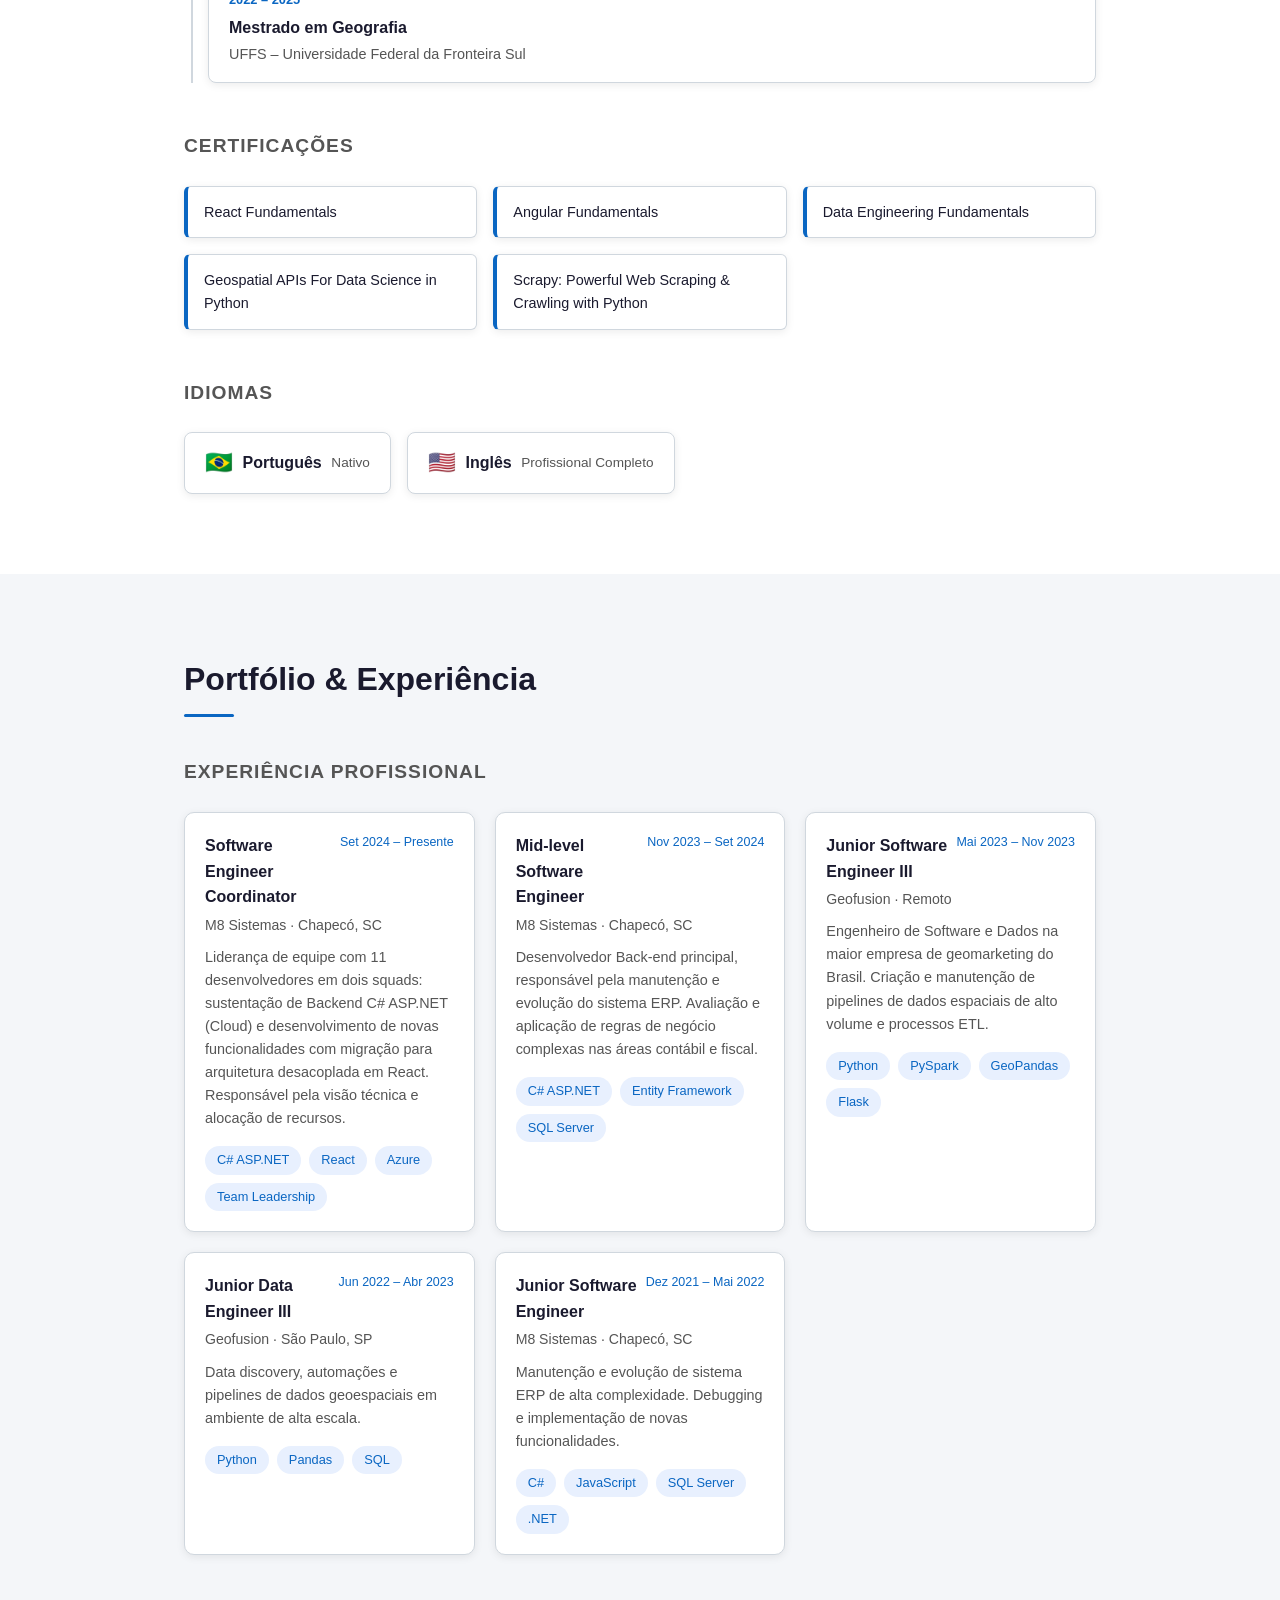
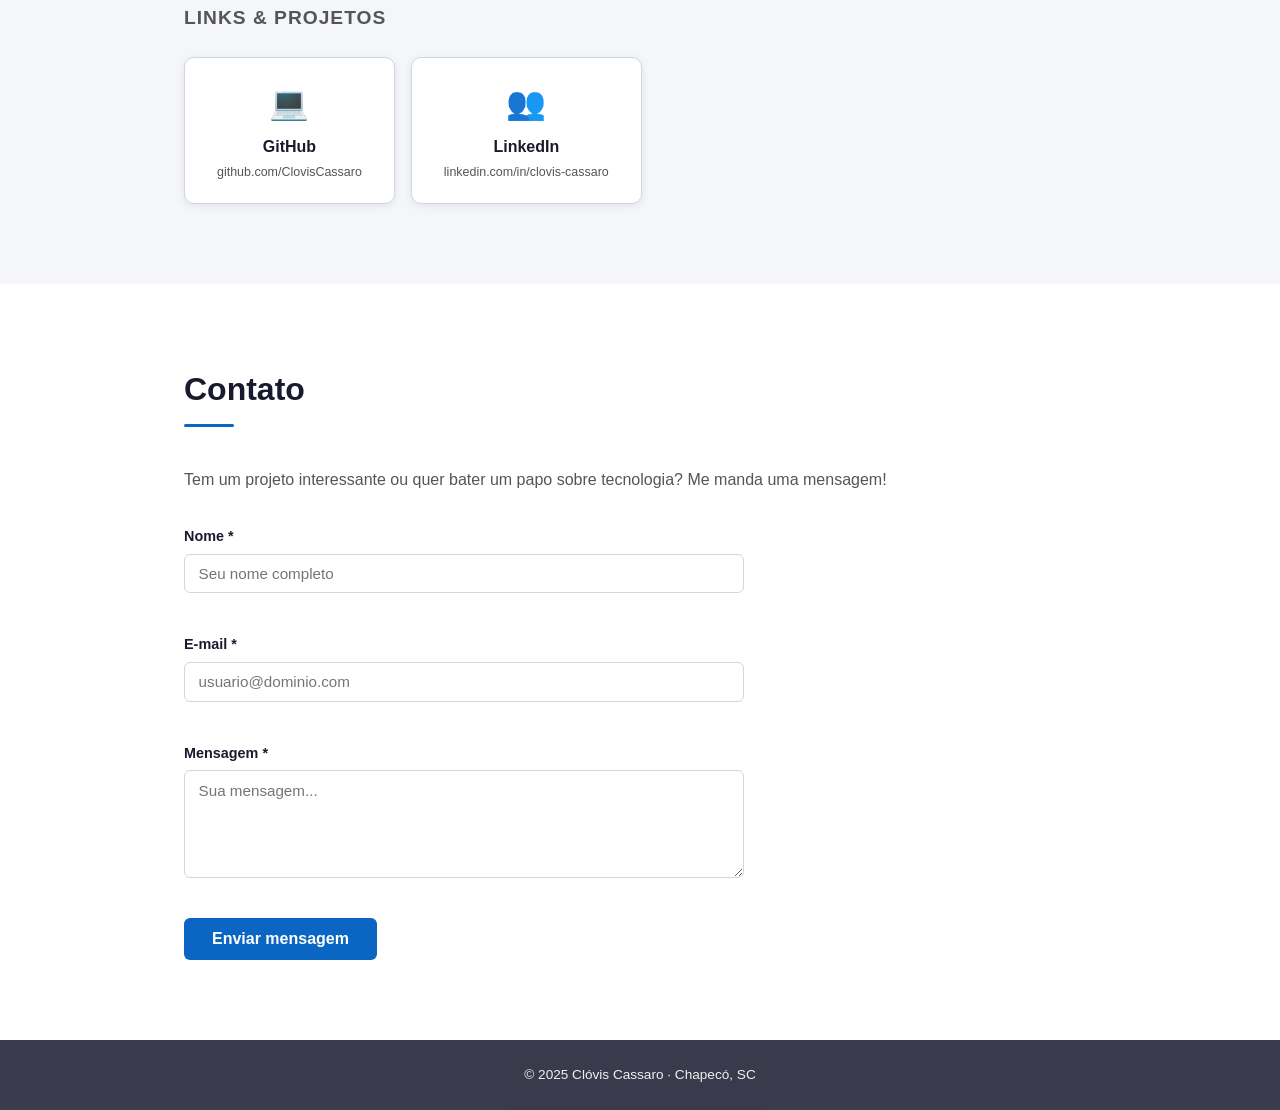
==== commit e1c892e8: "refactor: reorganiza estrutura em css/, imagens/ e js/ Co-Authored-By: Claude Sonnet 4.6 <noreply@an" ====
--- a/index.html
+++ b/index.html
@@ -4,7 +4,7 @@
   <meta charset="UTF-8" />
   <meta name="viewport" content="width=device-width, initial-scale=1.0" />
   <title>Clóvis Cassaro | Portfolio</title>
-  <link rel="stylesheet" href="style.css" />
+  <link rel="stylesheet" href="css/style.css" />
 </head>
 <body class="light">
 
@@ -35,7 +35,7 @@
         <h2 class="section-title">Sobre mim</h2>
 
         <div class="about-grid">
-          <img src="foto.jpg" alt="Clóvis Cassaro" class="avatar-photo" />
+          <img src="imagens/foto.jpg" alt="Clóvis Cassaro" class="avatar-photo" />
 
           <div class="about-text">
             <h3>Clóvis Cassaro</h3>
@@ -312,6 +312,6 @@
     <p>&copy; 2025 Clóvis Cassaro · Chapecó, SC</p>
   </footer>
 
-  <script src="script.js"></script>
+  <script src="js/script.js"></script>
 </body>
 </html>
--- a/css/style.css
+++ b/css/style.css
@@ -0,0 +1,597 @@
+*, *::before, *::after {
+  box-sizing: border-box;
+  margin: 0;
+  padding: 0;
+}
+
+html {
+  scroll-behavior: smooth;
+  font-size: 16px;
+}
+
+body {
+  font-family: 'Segoe UI', Tahoma, Geneva, Verdana, sans-serif;
+  line-height: 1.6;
+  transition: background-color 0.3s, color 0.3s;
+}
+
+body.light {
+  --bg: #f4f6f9;
+  --bg-alt: #ffffff;
+  --surface: #ffffff;
+  --text: #1a1a2e;
+  --text-muted: #555;
+  --accent: #0a66c2;
+  --accent-hover: #084d93;
+  --border: #d0d7de;
+  --chip-bg: #e8f0fe;
+  --chip-color: #0a66c2;
+  --card-shadow: 0 2px 8px rgba(0,0,0,0.08);
+  --nav-bg: #1a1a2e;
+  --nav-text: #f0f0f0;
+  --dot-color: #0a66c2;
+}
+
+body.dark {
+  --bg: #0d1117;
+  --bg-alt: #161b22;
+  --surface: #21262d;
+  --text: #e6edf3;
+  --text-muted: #8b949e;
+  --accent: #58a6ff;
+  --accent-hover: #79b8ff;
+  --border: #30363d;
+  --chip-bg: #1f3a5c;
+  --chip-color: #79b8ff;
+  --card-shadow: 0 2px 8px rgba(0,0,0,0.4);
+  --nav-bg: #010409;
+  --nav-text: #e6edf3;
+  --dot-color: #58a6ff;
+}
+
+body {
+  background-color: var(--bg);
+  color: var(--text);
+}
+
+.container {
+  max-width: 960px;
+  margin: 0 auto;
+  padding: 0 1.5rem;
+}
+
+.section {
+  padding: 5rem 0;
+}
+
+.section-alt {
+  background-color: var(--bg-alt);
+}
+
+#header {
+  position: fixed;
+  top: 0;
+  left: 0;
+  right: 0;
+  z-index: 1000;
+  display: flex;
+  align-items: center;
+  justify-content: space-between;
+  padding: 0 2rem;
+  height: 60px;
+  background-color: var(--nav-bg);
+  box-shadow: 0 2px 8px rgba(0,0,0,0.3);
+}
+
+main {
+  padding-top: 60px;
+}
+
+.brand-name {
+  color: var(--nav-text);
+  font-size: 1.1rem;
+  font-weight: 700;
+  letter-spacing: 0.5px;
+}
+
+#nav-menu {
+  display: flex;
+  align-items: center;
+  gap: 0.25rem;
+}
+
+.nav-link {
+  color: var(--nav-text);
+  text-decoration: none;
+  padding: 0.4rem 0.75rem;
+  border-radius: 4px;
+  font-size: 0.9rem;
+  transition: background-color 0.2s, color 0.2s;
+}
+
+.nav-link:hover,
+.nav-link.active {
+  background-color: rgba(255,255,255,0.12);
+  color: #ffffff;
+}
+
+.theme-btn {
+  background: none;
+  border: 1px solid rgba(255,255,255,0.25);
+  color: var(--nav-text);
+  border-radius: 4px;
+  padding: 0.35rem 0.6rem;
+  cursor: pointer;
+  font-size: 1rem;
+  margin-left: 0.5rem;
+  transition: background-color 0.2s;
+}
+
+.theme-btn:hover {
+  background-color: rgba(255,255,255,0.12);
+}
+
+.hamburger {
+  display: none;
+  flex-direction: column;
+  justify-content: space-between;
+  width: 26px;
+  height: 18px;
+  background: none;
+  border: none;
+  cursor: pointer;
+  padding: 0;
+}
+
+.hamburger span {
+  display: block;
+  height: 2px;
+  background-color: var(--nav-text);
+  border-radius: 2px;
+  transition: all 0.3s;
+}
+
+.section-title {
+  font-size: 2rem;
+  font-weight: 700;
+  margin-bottom: 2.5rem;
+  position: relative;
+  padding-bottom: 0.75rem;
+}
+
+.section-title::after {
+  content: '';
+  position: absolute;
+  bottom: 0;
+  left: 0;
+  width: 50px;
+  height: 3px;
+  background-color: var(--accent);
+  border-radius: 2px;
+}
+
+.subsection-title {
+  font-size: 1.2rem;
+  font-weight: 600;
+  color: var(--text-muted);
+  text-transform: uppercase;
+  letter-spacing: 1px;
+  margin-bottom: 1.5rem;
+}
+
+.about-grid {
+  display: grid;
+  grid-template-columns: 140px 1fr;
+  gap: 2.5rem;
+  align-items: start;
+}
+
+.avatar-photo {
+  display: block;
+  width: 100px;
+  height: 100px;
+  max-width: 100px;
+  border-radius: 50%;
+  object-fit: cover;
+  object-position: center top;
+  border: 3px solid var(--accent);
+  flex-shrink: 0;
+}
+
+.about-text h3 {
+  font-size: 1.8rem;
+  font-weight: 700;
+  margin-bottom: 0.25rem;
+}
+
+.subtitle {
+  color: var(--accent);
+  font-weight: 500;
+  margin-bottom: 1rem;
+  font-size: 1rem;
+}
+
+.about-text p {
+  color: var(--text-muted);
+  margin-bottom: 0.75rem;
+}
+
+.chips {
+  display: flex;
+  flex-wrap: wrap;
+  gap: 0.5rem;
+  margin-top: 1rem;
+}
+
+.chip {
+  background-color: var(--chip-bg);
+  color: var(--chip-color);
+  border-radius: 20px;
+  padding: 0.25rem 0.75rem;
+  font-size: 0.8rem;
+  font-weight: 500;
+}
+
+.about-links {
+  display: flex;
+  gap: 0.75rem;
+  margin-top: 1.25rem;
+}
+
+.btn-outline {
+  display: inline-block;
+  padding: 0.45rem 1.1rem;
+  border: 2px solid var(--accent);
+  color: var(--accent);
+  border-radius: 6px;
+  text-decoration: none;
+  font-size: 0.9rem;
+  font-weight: 600;
+  transition: background-color 0.2s, color 0.2s;
+}
+
+.btn-outline:hover {
+  background-color: var(--accent);
+  color: #fff;
+}
+
+.timeline {
+  position: relative;
+  padding-left: 1.5rem;
+}
+
+.timeline::before {
+  content: '';
+  position: absolute;
+  left: 7px;
+  top: 0;
+  bottom: 0;
+  width: 2px;
+  background-color: var(--border);
+}
+
+.timeline-item {
+  position: relative;
+  margin-bottom: 2rem;
+}
+
+.timeline-dot {
+  position: absolute;
+  left: -1.5rem;
+  top: 6px;
+  width: 14px;
+  height: 14px;
+  border-radius: 50%;
+  background-color: var(--dot-color);
+  border: 2px solid var(--bg-alt);
+  z-index: 1;
+}
+
+.timeline-content {
+  background-color: var(--surface);
+  border: 1px solid var(--border);
+  border-radius: 8px;
+  padding: 1rem 1.25rem;
+  box-shadow: var(--card-shadow);
+}
+
+.timeline-date {
+  font-size: 0.8rem;
+  color: var(--accent);
+  font-weight: 600;
+}
+
+.timeline-content h4 {
+  font-size: 1rem;
+  font-weight: 600;
+  margin: 0.25rem 0 0.15rem;
+}
+
+.institution {
+  color: var(--text-muted);
+  font-size: 0.9rem;
+}
+
+.cert-grid {
+  display: grid;
+  grid-template-columns: repeat(auto-fill, minmax(220px, 1fr));
+  gap: 1rem;
+}
+
+.cert-card {
+  background-color: var(--surface);
+  border: 1px solid var(--border);
+  border-left: 4px solid var(--accent);
+  border-radius: 6px;
+  padding: 0.85rem 1rem;
+  font-size: 0.9rem;
+  font-weight: 500;
+  box-shadow: var(--card-shadow);
+}
+
+.lang-grid {
+  display: flex;
+  gap: 1rem;
+  flex-wrap: wrap;
+}
+
+.lang-card {
+  display: flex;
+  align-items: center;
+  gap: 0.6rem;
+  background-color: var(--surface);
+  border: 1px solid var(--border);
+  border-radius: 8px;
+  padding: 0.75rem 1.25rem;
+  box-shadow: var(--card-shadow);
+}
+
+.lang-flag { font-size: 1.4rem; }
+.lang-name { font-weight: 600; }
+.lang-level { color: var(--text-muted); font-size: 0.85rem; }
+
+.exp-grid {
+  display: grid;
+  grid-template-columns: repeat(auto-fill, minmax(280px, 1fr));
+  gap: 1.25rem;
+}
+
+.exp-card {
+  background-color: var(--surface);
+  border: 1px solid var(--border);
+  border-radius: 10px;
+  padding: 1.25rem;
+  box-shadow: var(--card-shadow);
+  transition: transform 0.2s, box-shadow 0.2s;
+}
+
+.exp-card:hover {
+  transform: translateY(-3px);
+  box-shadow: 0 8px 20px rgba(0,0,0,0.12);
+}
+
+.exp-header {
+  display: flex;
+  justify-content: space-between;
+  align-items: flex-start;
+  gap: 0.5rem;
+  margin-bottom: 0.25rem;
+}
+
+.exp-header h4 {
+  font-size: 1rem;
+  font-weight: 700;
+}
+
+.exp-period {
+  font-size: 0.78rem;
+  color: var(--accent);
+  white-space: nowrap;
+  font-weight: 500;
+}
+
+.exp-company {
+  color: var(--text-muted);
+  font-size: 0.88rem;
+  margin-bottom: 0.6rem;
+}
+
+.exp-card p:not(.exp-company) {
+  font-size: 0.9rem;
+  color: var(--text-muted);
+  margin-bottom: 0.75rem;
+}
+
+.links-grid {
+  display: flex;
+  gap: 1rem;
+  flex-wrap: wrap;
+}
+
+.project-link-card {
+  display: flex;
+  flex-direction: column;
+  align-items: center;
+  gap: 0.25rem;
+  background-color: var(--surface);
+  border: 1px solid var(--border);
+  border-radius: 10px;
+  padding: 1.25rem 2rem;
+  text-decoration: none;
+  color: var(--text);
+  font-weight: 600;
+  box-shadow: var(--card-shadow);
+  transition: transform 0.2s, border-color 0.2s;
+  min-width: 160px;
+  text-align: center;
+}
+
+.project-link-card:hover {
+  transform: translateY(-3px);
+  border-color: var(--accent);
+  color: var(--accent);
+}
+
+.project-icon { font-size: 2rem; }
+.project-sub { font-size: 0.78rem; color: var(--text-muted); font-weight: 400; }
+
+.contact-intro {
+  color: var(--text-muted);
+  margin-bottom: 2rem;
+  font-size: 1rem;
+}
+
+#contact-form {
+  max-width: 560px;
+  display: flex;
+  flex-direction: column;
+  gap: 1.25rem;
+}
+
+.form-group {
+  display: flex;
+  flex-direction: column;
+  gap: 0.35rem;
+}
+
+.form-group label {
+  font-size: 0.9rem;
+  font-weight: 600;
+}
+
+.form-group input,
+.form-group textarea {
+  background-color: var(--surface);
+  border: 1px solid var(--border);
+  color: var(--text);
+  border-radius: 6px;
+  padding: 0.65rem 0.85rem;
+  font-size: 0.95rem;
+  font-family: inherit;
+  outline: none;
+  transition: border-color 0.2s, box-shadow 0.2s;
+  resize: vertical;
+}
+
+.form-group input:focus,
+.form-group textarea:focus {
+  border-color: var(--accent);
+  box-shadow: 0 0 0 3px rgba(10, 102, 194, 0.15);
+}
+
+.form-group input.invalid,
+.form-group textarea.invalid {
+  border-color: #cf222e;
+}
+
+.field-error {
+  color: #cf222e;
+  font-size: 0.82rem;
+  min-height: 1.1em;
+}
+
+.btn-submit {
+  background-color: var(--accent);
+  color: #fff;
+  border: none;
+  border-radius: 6px;
+  padding: 0.75rem 1.75rem;
+  font-size: 1rem;
+  font-weight: 600;
+  cursor: pointer;
+  transition: background-color 0.2s, transform 0.1s;
+  align-self: flex-start;
+}
+
+.btn-submit:hover {
+  background-color: var(--accent-hover);
+}
+
+.btn-submit:active {
+  transform: scale(0.97);
+}
+
+.modal {
+  display: none;
+  position: fixed;
+  inset: 0;
+  background-color: rgba(0,0,0,0.55);
+  z-index: 2000;
+  align-items: center;
+  justify-content: center;
+}
+
+.modal.open {
+  display: flex;
+}
+
+.modal-box {
+  background-color: var(--surface);
+  border-radius: 12px;
+  padding: 2.5rem 2rem;
+  max-width: 380px;
+  width: 90%;
+  text-align: center;
+  box-shadow: 0 8px 32px rgba(0,0,0,0.25);
+}
+
+.modal-check {
+  display: block;
+  font-size: 3rem;
+  color: #2da44e;
+  margin-bottom: 0.5rem;
+}
+
+.modal-box h3 {
+  font-size: 1.3rem;
+  margin-bottom: 0.5rem;
+}
+
+.modal-box p {
+  color: var(--text-muted);
+  margin-bottom: 1.5rem;
+  font-size: 0.95rem;
+}
+
+footer {
+  background-color: var(--nav-bg);
+  color: var(--nav-text);
+  text-align: center;
+  padding: 1.5rem;
+  font-size: 0.85rem;
+  opacity: 0.85;
+}
+
+@media (max-width: 680px) {
+  .hamburger { display: flex; }
+
+  #nav-menu {
+    display: none;
+    position: fixed;
+    top: 60px;
+    left: 0;
+    right: 0;
+    background-color: var(--nav-bg);
+    flex-direction: column;
+    padding: 1rem;
+    gap: 0.5rem;
+    border-top: 1px solid rgba(255,255,255,0.1);
+  }
+
+  #nav-menu.open { display: flex; }
+
+  .nav-link { width: 100%; padding: 0.6rem 1rem; }
+  .theme-btn { width: 100%; margin-left: 0; padding: 0.5rem; }
+
+  .about-grid {
+    grid-template-columns: 1fr;
+    text-align: center;
+  }
+
+  .avatar-photo { margin: 0 auto; }
+  .about-links { justify-content: center; }
+  .chips { justify-content: center; }
+  .section-title::after { left: 50%; transform: translateX(-50%); }
+
+  .btn-submit { width: 100%; }
+}
